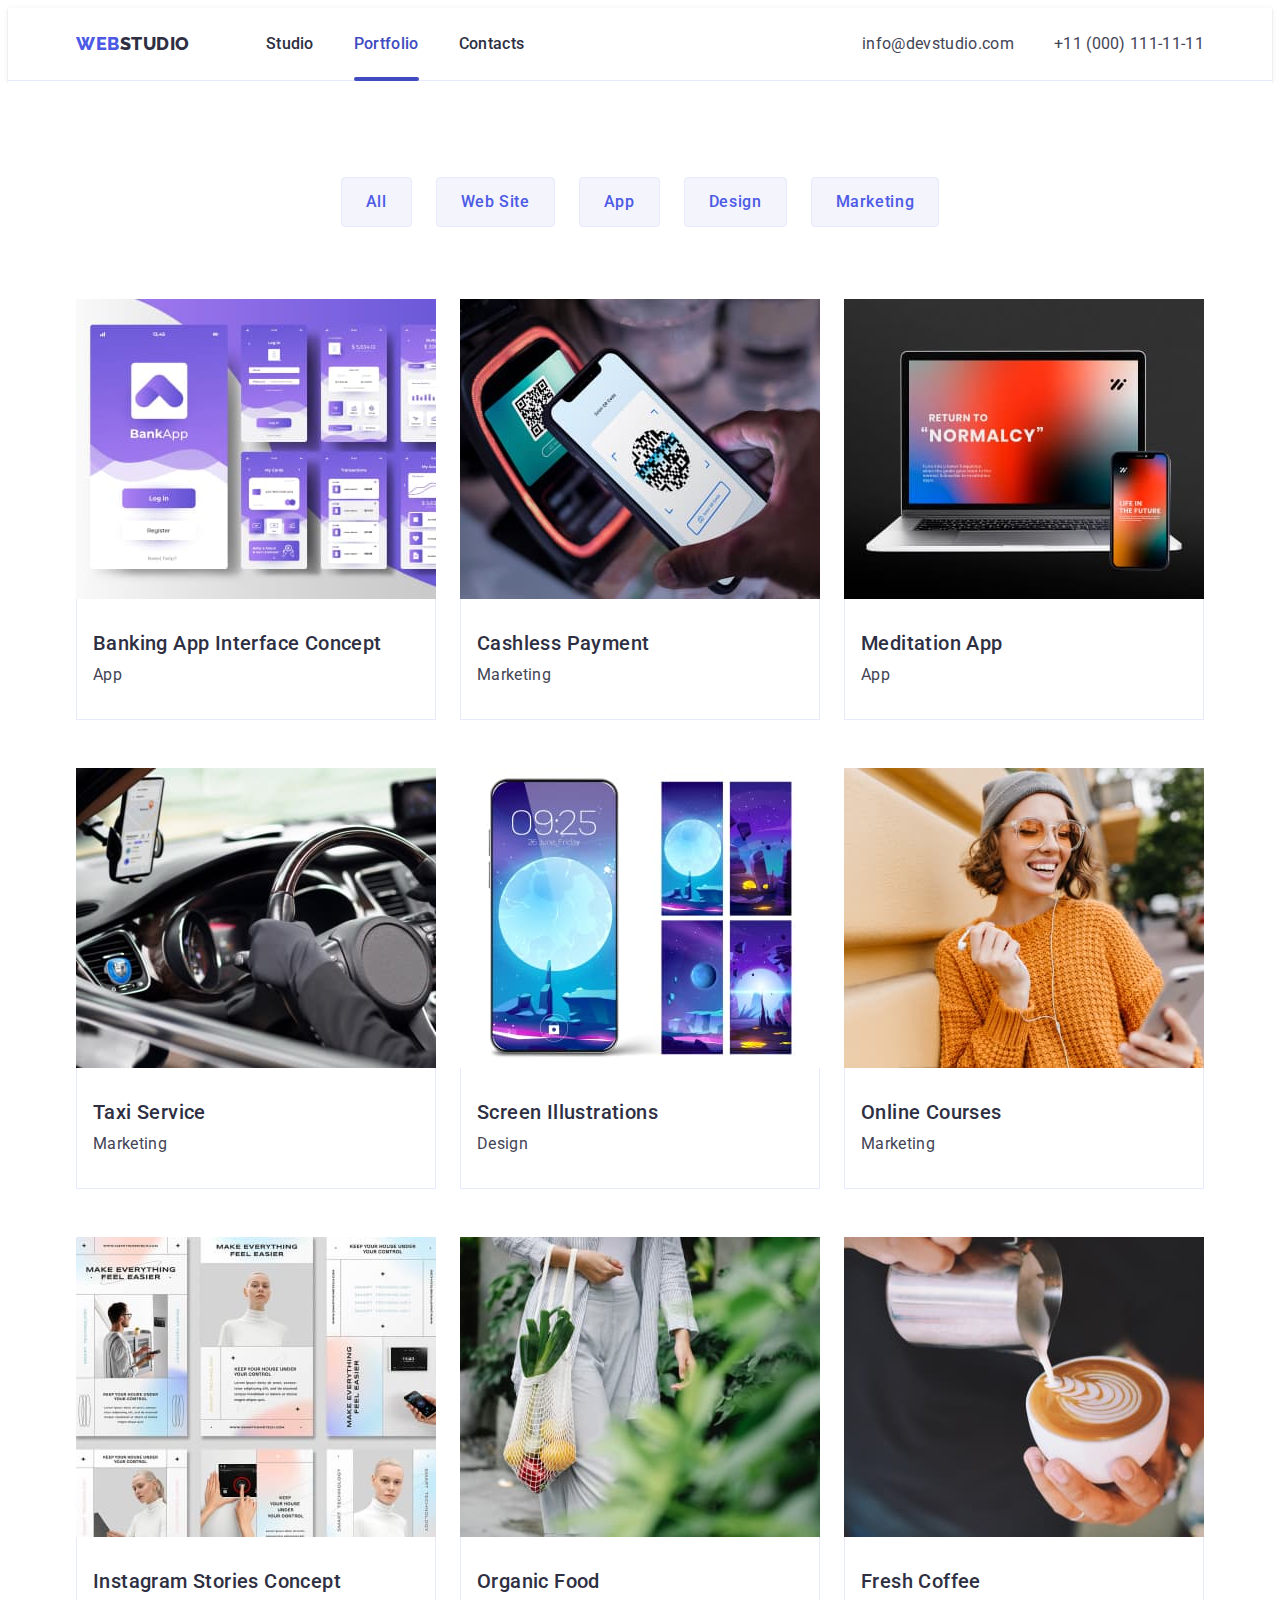
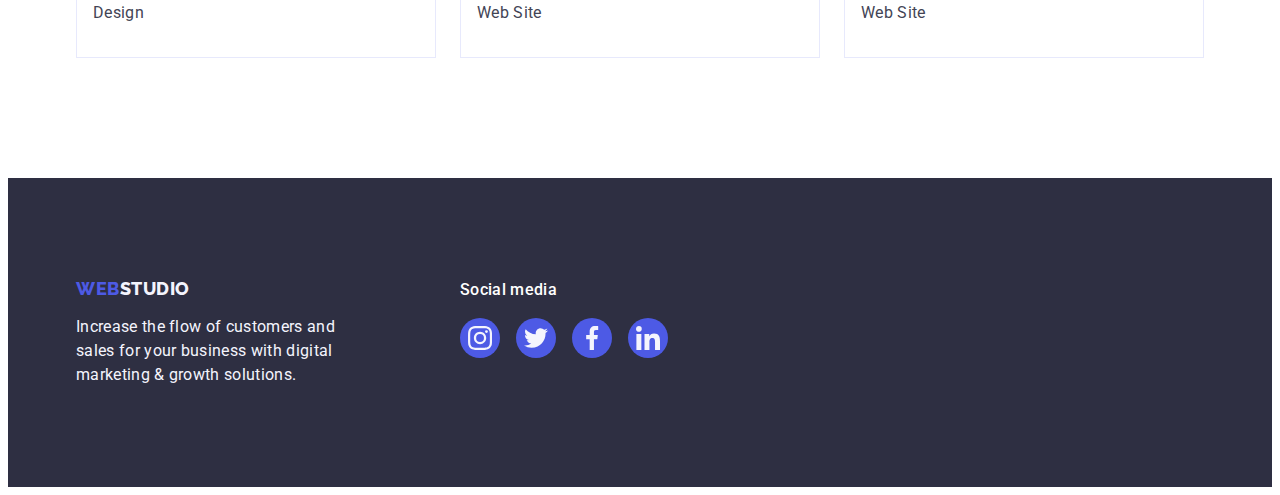
==== portfolio.html @ 95476940 "Initial commit" ====
<!DOCTYPE html>
<html lang="en">
  <head>
    <meta charset="UTF-8" />
    <meta http-equiv="X-UA-Compatible" content="IE=edge" />
    <meta name="viewport" content="width=device-width, initial-scale=1.0" />
    <title>Document</title>
    <link rel="preconnect" href="https://fonts.googleapis.com" />
    <link rel="preconnect" href="https://fonts.gstatic.com" crossorigin />
    <link rel="preconnect" href="https://fonts.googleapis.com" />
    <link rel="preconnect" href="https://fonts.gstatic.com" crossorigin />
    <link
      href="https://fonts.googleapis.com/css2?family=Raleway:wght@800&family=Roboto:wght@400;500;700;900&display=swap"
      rel="stylesheet"
    />
    <link
      rel="stylesheet"
      href="https://cdnjs.cloudflare.com/ajax/libs/modern-normalize/1.1.0/modern-normalize.min.css"
      integrity="sha512-wpPYUAdjBVSE4KJnH1VR1HeZfpl1ub8YT/NKx4PuQ5NmX2tKuGu6U/JRp5y+Y8XG2tV+wKQpNHVUX03MfMFn9Q=="
      crossorigin="anonymous"
      referrerpolicy="no-referrer"
    />
    <link rel="stylesheet" href="./css/styles.css" />
  </head>

  <body class="body">
    <!-- Header section -->
    <header class="page-header">
      <div class="header-container container">
        <!-- Навігація на інші сторінки -->
        <nav class="nav">
          <a class="logo-main-link link" href="./index.html"
            >Web<span class="header-logo-accent">Studio</span></a
          >

          <ul class="nav-list list">
            <li>
              <a class="nav-link link" href="./index.html">Studio</a>
            </li>
            <li>
              <a class="nav-link link active" href="./portfolio.html"
                >Portfolio</a
              >
            </li>
            <li><a class="nav-link link" href="">Contacts</a></li>
          </ul>
        </nav>
        <address class="contact">
          <!-- Посилання на email -->
          <ul class="contact-list list">
            <li>
              <a class="contact-link link" href="mailto:info@devstudio.com"
                >info@devstudio.com</a
              >
            </li>
            <li>
              <a class="contact-link link" href="tel:+110001111111"
                >+11 (000) 111-11-11</a
              >
            </li>
          </ul>
        </address>
      </div>
    </header>

    <main class="main">
      <!-- Portfolio section -->
      <section class="portfolio-section">
        <div class="container">
          <h1 hidden class="portfolio-title">Info</h1>
          <ul class="portfolio-list-btn list">
            <li><button class="portfolio-button" type="button">All</button></li>
            <li>
              <button class="portfolio-button" type="button">Web Site</button>
            </li>
            <li><button class="portfolio-button" type="button">App</button></li>
            <li>
              <button class="portfolio-button" type="button">Design</button>
            </li>
            <li>
              <button class="portfolio-button" type="button">Marketing</button>
            </li>
          </ul>

          <!-- Row 1 -->

          <ul class="portfolio-list list">
            <li class="portfolio-item">
              <a class="portfolio-link link" href="./portfolio.html">
                <div class="portfolio-thumb">
                  <img
                    class="portfolio-img"
                    src="./images/portfolio/row_1/img_1.jpg"
                    alt="img_1"
                    width="360"
                  />

                  <p class="overlay-text">
                    14 Stylish and User-Friendly App Design Concepts · Task
                    Manager App · Calorie Tracker App · Exotic Fruit Ecommerce
                    App · Cloud Storage App
                  </p>
                </div>
                <div class="portfolio-box">
                  <h2 class="portfolio-title">Banking App Interface Concept</h2>
                  <p class="portfolio-text">App</p>
                </div></a
              >
            </li>

            <li class="portfolio-item">
              <a class="portfolio-link link" href="./portfolio.html">
                <div class="portfolio-thumb">
                  <img
                    class="portfolio-img"
                    src="./images/portfolio/row_1/img_2.jpg"
                    alt="img_2"
                    width="360"
                  />

                  <p class="overlay-text">
                    14 Stylish and User-Friendly App Design Concepts · Task
                    Manager App · Calorie Tracker App · Exotic Fruit Ecommerce
                    App · Cloud Storage App
                  </p>
                </div>

                <div class="portfolio-box">
                  <h2 class="portfolio-title">Cashless Payment</h2>
                  <p class="portfolio-text">Marketing</p>
                </div>
              </a>
            </li>

            <li class="portfolio-item">
              <a class="portfolio-link link" href="./portfolio.html">
                <div class="portfolio-thumb">
                  <img
                    class="portfolio-img"
                    src="./images/portfolio/row_1/img_3.jpg"
                    alt="img_3"
                    width="360"
                  />

                  <p class="overlay-text">
                    14 Stylish and User-Friendly App Design Concepts · Task
                    Manager App · Calorie Tracker App · Exotic Fruit Ecommerce
                    App · Cloud Storage App
                  </p>
                </div>
                <div class="portfolio-box">
                  <h2 class="portfolio-title">Meditation App</h2>
                  <p class="portfolio-text">App</p>
                </div>
              </a>
            </li>

            <!-- Row 2 -->

            <li class="portfolio-item">
              <a class="portfolio-link link" href="./portfolio.html">
                <div class="portfolio-thumb">
                  <img
                    class="portfolio-img"
                    src="./images/portfolio/row_2/img_1.jpg"
                    alt="img_1"
                    width="360"
                  />

                  <p class="overlay-text">
                    14 Stylish and User-Friendly App Design Concepts · Task
                    Manager App · Calorie Tracker App · Exotic Fruit Ecommerce
                    App · Cloud Storage App
                  </p>
                </div>
                <div class="portfolio-box">
                  <h2 class="portfolio-title">Taxi Service</h2>
                  <p class="portfolio-text">Marketing</p>
                </div>
              </a>
            </li>

            <li class="portfolio-item">
              <a class="portfolio-link link" href="./portfolio.html">
                <div class="portfolio-thumb">
                  <img
                    class="portfolio-img"
                    src="./images/portfolio/row_2/img_2.jpg"
                    alt="img_2"
                    width="360"
                  />

                  <p class="overlay-text">
                    14 Stylish and User-Friendly App Design Concepts · Task
                    Manager App · Calorie Tracker App · Exotic Fruit Ecommerce
                    App · Cloud Storage App
                  </p>
                </div>
                <div class="portfolio-box">
                  <h2 class="portfolio-title">Screen Illustrations</h2>
                  <p class="portfolio-text">Design</p>
                </div></a
              >
            </li>

            <li class="portfolio-item">
              <a class="portfolio-link link" href="./portfolio.html">
                <div class="portfolio-thumb">
                  <img
                    class="portfolio-img"
                    src="./images/portfolio/row_2/img_3.jpg"
                    alt="img_3"
                    width="360"
                  />

                  <p class="overlay-text">
                    14 Stylish and User-Friendly App Design Concepts · Task
                    Manager App · Calorie Tracker App · Exotic Fruit Ecommerce
                    App · Cloud Storage App
                  </p>
                </div>
                <div class="portfolio-box">
                  <h2 class="portfolio-title">Online Courses</h2>
                  <p class="portfolio-text">Marketing</p>
                </div></a
              >
            </li>

            <!-- Row 3 -->

            <li class="portfolio-item">
              <a class="portfolio-link link" href="./portfolio.html">
                <div class="portfolio-thumb">
                  <img
                    class="portfolio-img"
                    src="./images/portfolio/row_3/img_1.jpg"
                    alt="img_1"
                    width="360"
                  />

                  <p class="overlay-text">
                    14 Stylish and User-Friendly App Design Concepts · Task
                    Manager App · Calorie Tracker App · Exotic Fruit Ecommerce
                    App · Cloud Storage App
                  </p>
                </div>
                <div class="portfolio-box">
                  <h2 class="portfolio-title">Instagram Stories Concept</h2>
                  <p class="portfolio-text">Design</p>
                </div></a
              >
            </li>

            <li class="portfolio-item">
              <a class="portfolio-link link" href="./portfolio.html">
                <div class="portfolio-thumb">
                  <img
                    class="portfolio-img"
                    src="./images/portfolio/row_3/img_2.jpg"
                    alt="img_2"
                    width="360"
                  />

                  <p class="overlay-text">
                    14 Stylish and User-Friendly App Design Concepts · Task
                    Manager App · Calorie Tracker App · Exotic Fruit Ecommerce
                    App · Cloud Storage App
                  </p>
                </div>

                <div class="portfolio-box">
                  <h2 class="portfolio-title">Organic Food</h2>
                  <p class="portfolio-text">Web Site</p>
                </div></a
              >
            </li>

            <li class="portfolio-item">
              <a class="portfolio-link link" href="./portfolio.html">
                <div class="portfolio-thumb">
                  <img
                    class="portfolio-img"
                    src="./images/portfolio/row_3/img_3.jpg"
                    alt="img_3"
                    width="360"
                  />

                  <p class="overlay-text">
                    14 Stylish and User-Friendly App Design Concepts · Task
                    Manager App · Calorie Tracker App · Exotic Fruit Ecommerce
                    App · Cloud Storage App
                  </p>
                </div>
                <div class="portfolio-box">
                  <h2 class="portfolio-title">Fresh Coffee</h2>
                  <p class="portfolio-text">Web Site</p>
                </div></a
              >
            </li>
          </ul>
        </div>
      </section>
    </main>

    <!-- Footer section -->
    <footer class="footer">
      <div class="footer-container container">
        <div class="footer-container-logo">
          <a class="footer-link link" href="./index.html"
            >Web<span class="logo-accent">Studio</span></a
          >
          <p class="footer-text">
            Increase the flow of customers and sales for your business with
            digital marketing & growth solutions.
          </p>
        </div>

        <div class="footer-social-container">
          <p class="footer-social-text">Social media</p>
          <ul class="footer-social-list list">
            <li class="social-item">
              <a class="footer-social-link link" href="">
                <svg class="social-img" width="24" height="24">
                  <use href="./images/icons.svg#instagram"></use>
                </svg>
              </a>
            </li>

            <li class="social-item">
              <a class="footer-social-link link" href=""
                ><svg class="social-img" width="24" height="24">
                  <use href="./images/icons.svg#twitter"></use>
                </svg>
              </a>
            </li>
            <li class="social-item">
              <a class="footer-social-link link" href=""
                ><svg class="social-img" width="24" height="24">
                  <use href="./images/icons.svg#facebook"></use>
                </svg>
              </a>
            </li>
            <li class="social-item">
              <a class="footer-social-link link" href=""
                ><svg class="social-img" width="24" height="24">
                  <use href="./images/icons.svg#linkedin"></use>
                </svg>
              </a>
            </li>
          </ul>
        </div>
      </div>
    </footer>
  </body>
</html>
---- css/styles.css ----
*,
*::before,
*::after {
  box-sizing: border-box;
}

:root {
  /* Fonts */
  --primary-font: "Roboto";
  --secondary-font: "Raleway";

  /* Color */

  --main-txt-color: #434455;
  --secondary-txt-color: #2e2f42;
  --light-color: #ffffff;

  --main-bg-color: #ffffff;
  --background-team: #ffffff;
  --color-portfolio: #4d5ae5;
  --background-portfolio-btn: #f4f4fd;
  --customers-color: #8e8f99;
  --background-icons-social: #404bbf;
  --background-icons-footer: #31d0aa;
  --background-modal-window: #fcfcfc;
  --background-btn-modal: #e7e9fc;

  /* Others */
  --modal-index: 100;
}

.body {
  background-color: #ffffff;
  font-family: "Roboto", sans-serif;
  color: #434455;
}

/**
  |============================
  | Base style
  |============================
*/
.link {
  text-decoration: none;
}
.list {
  list-style: none;
}
.contact-link:hover,
.contact-link:focus,
.nav-link:hover,
.nav-link:focus {
  color: #404bbf;
}

h1,
h2,
h3,
h4,
h5,
h6,
p,
ul {
  margin: 0;
  padding: 0;
}

.container {
  /* box-sizing: border-box; */
  width: 1158px;
  padding-left: 15px;
  padding-right: 15px;
  margin: 0 auto;
  /* text-align: center; */
}
.visually-hidden {
  position: absolute;
  width: 1px;
  height: 1px;
  margin: -1px;
  border: 0;
  padding: 0;
  white-space: nowrap;
  clip-path: inset(100%);
  clip: rect(0 0 0 0);
  overflow: hidden;
}

/**
  |============================
  | Header style
  |============================
*/
.page-header {
  border-bottom: 1px solid #e7e9fc;
  box-shadow: 0px 2px 1px rgba(46, 47, 66, 0.08),
    0px 1px 1px rgba(46, 47, 66, 0.16), 0px 1px 6px rgba(46, 47, 66, 0.08);
}
.header-container {
  display: flex;
}
.nav {
  display: flex;
  align-items: center;
}

.logo-main-link {
  display: flex;
  margin-right: 76px;
  font-weight: 800;
  font-size: 18px;
  line-height: 1.17;
  align-items: center;
  letter-spacing: 0.03em;
  text-transform: uppercase;
  font-family: "Raleway", sans-serif;
  color: #4d5ae5;
}

.header-logo-accent {
  display: flex;
  font-weight: 800;
  font-size: 18px;
  line-height: 1.17;
  align-items: center;
  letter-spacing: 0.03em;
  text-transform: uppercase;
  font-family: var(--secondary-font);
  color: var(--secondary-txt-color);
}

.nav-list {
  display: flex;
  gap: 40px;
  justify-content: center;
  font-weight: 500;
  font-size: 16px;
  line-height: 1.5;
  letter-spacing: 0.02em;
  color: var(--secondary-txt-color);
}
.nav-item {
  gap: 40px;
}
.nav-item:last-child {
  margin-right: 0px;
}
.nav-link {
  position: relative;
  display: block;
  padding: 24px 0;
  color: var(--secondary-txt-color);
  transition-property: color;
  transition-duration: 250ms;
  transition-timing-function: cubic-bezier(0.4, 0, 0.2, 1);
}

.nav-link::after {
  content: "";
  position: absolute;
  bottom: -1px;
  left: 0;
  display: block;
  width: 100%;
  height: 4px;
  border-radius: 2px;
}
.nav-link.active::after {
  background-color: var(--background-icons-social);
}

.nav-link.active {
  color: var(--background-icons-social);
}

.contact {
  margin-left: auto;
  font-style: normal;
}

.contact-list {
  display: flex;
  /* justify-content: center; */
  font-size: 16px;
  line-height: 1.5;
  letter-spacing: 0.02em;
  color: var(--main-txt-color);
}
.contact-item {
  gap: 40px;
}

.contact-link {
  display: block;
  padding: 24px 0;
  font-size: 16px;
  line-height: 1.5;
  letter-spacing: 0.02em;
  color: var(--main-txt-color);
}

.main {
}

/**
  |============================
  |Hero section style
  |============================
*/

.hero {
  padding: 188px 0;
  margin-left: auto;
  margin-right: auto;
  text-align: center;
  max-width: 1440px;
  background: #2e2f42;
  background-image: linear-gradient(
      rgba(46, 47, 66, 0.7),
      rgba(46, 47, 66, 0.7)
    ),
    url(../images/hero/people-office.jpg);
  background-repeat: no-repeat;
  background-position: center;
  background-size: cover;
}

.hero-title {
  margin: 0 auto;
  max-width: 496px;
  /* padding-top: 188px; */
  padding-bottom: 48px;
  font-weight: 700;
  font-size: 56px;
  line-height: 1.07;
  text-align: center;
  letter-spacing: 0.02em;
  color: var(--light-color);
}

.hero-button {
  display: block;
  margin: 0 auto;
  border: none;
  font-weight: 500;
  font-size: 16px;
  line-height: 1.5;
  align-items: center;
  letter-spacing: 0.04em;
  color: var(--light-color);
  min-width: 169px;
  height: 56px;
  left: 636px;
  top: 428px;
  background: #4d5ae5;
  box-shadow: 0px 4px 4px rgba(0, 0, 0, 0.15);
  border-radius: 4px;
  font-family: "Roboto", sans-serif;
  cursor: pointer;
  transition-property: background-color;
  transition-duration: 250ms;
  transition-timing-function: cubic-bezier(0.4, 0, 0.2, 1);
}
.hero-button:hover,
.hero-button:focus {
  color: var(--background-portfolio-btn);
  background-color: #404bbf;
}

/**
  |============================
  | About section style
  |============================
*/

.about-section {
  padding: 120px 0;
}

.about-title {
  margin-bottom: 8px;
  font-weight: 500;
  font-size: 20px;
  line-height: 1.2;
  letter-spacing: 0.02em;
  color: var(--secondary-txt-color);
}
.about-icon-container {
  display: flex;
  margin-bottom: 8px;
  height: 112px;
  justify-content: center;
  align-items: center;
  border-radius: 4px;
  background-color: var(--background-portfolio-btn);
}
.about-img {
  fill: var(--secondary-txt-color);
}

.about-list {
  display: flex;
  padding-left: 0px;
  gap: 24px;
}

.about-item:last-child {
  margin-right: 0px;
}

.about-item {
  gap: 24px;
  width: 264px;
  width: calc((100% - 72px) / 4);
}

.about-text {
  font-size: 16px;
  line-height: 1.5;
  letter-spacing: 0.02em;
  color: var(--main-txt-color);
}

/**
  |============================
  | work section style
  |============================
*/

.work-section {
  padding-bottom: 120px;
}

.work-title {
  margin-bottom: 72px;
  font-weight: 700;
  font-size: 36px;
  line-height: 1.11;
  text-align: center;
  letter-spacing: 0.02em;
  text-transform: capitalize;
  color: var(--secondary-txt-color);
}

.work-list {
  display: flex;
  gap: 24px;
}
.work-item {
  width: 360px;
}

.work-img {
  display: block;
  max-width: 100%;
  height: auto;
  padding-left: 0px;
  margin-right: 24px;
}
.work-img:last-child {
  margin-right: 0px;
}

/**
  |============================
  | Team section style
  |============================
*/

.team-section {
  padding: 120px 0;
  background-color: #f4f4fd;
}
.team-item {
  width: 264px;
  background-color: #ffffff;
  border-radius: 6px;
  border-radius: 0px 0px 4px 4px;
  box-shadow: 0px 1px 6px rgba(46, 47, 66, 0.08),
    0px 1px 1px rgba(46, 47, 66, 0.16), 0px 2px 1px rgba(46, 47, 66, 0.08);
}
.team-title-our {
  margin-bottom: 72px;
  font-weight: 700;
  font-size: 36px;
  line-height: 1.11;
  text-align: center;
  letter-spacing: 0.02em;
  text-transform: capitalize;
  color: var(--secondary-txt-color);
}
.team-title {
  margin-bottom: 8px;
  font-weight: 500;
  font-size: 20px;
  line-height: 1.2;
  text-align: center;
  letter-spacing: 0.02em;
  color: var(--secondary-txt-color);
}
.team-box {
  padding: 32px 0;
  text-align: center;
}

.team-list {
  display: flex;
  gap: 24px;
}

.team-img {
  display: block;
  max-width: 100%;
  height: auto;
  padding-left: 0px;
  margin-right: 24px;
}
.team-img:last-child {
  margin-right: 0px;
}

.team-text {
  font-size: 16px;
  line-height: 1.5;
  text-align: center;
  letter-spacing: 0.02em;
  color: var(--main-txt-color);
}

/**
  |============================
  | Social icons
  |============================
*/
.social-list {
  display: flex;
  justify-content: center;
  align-items: center;
  gap: 24px;
}

.social-link {
  display: flex;
  justify-content: center;
  align-items: center;
  width: 40px;
  height: 40px;
  background-color: var(--color-portfolio);
  border-radius: 50%;
  cursor: pointer;
  transition-property: background-color;
  transition-duration: 250ms;
  transition-timing-function: cubic-bezier(0.4, 0, 0.2, 1);
}

.social-link.link:hover,
.social-link.link:focus {
  background-color: var(--background-icons-social);
}

.social-img {
  fill: var(--background-portfolio-btn);
}

/**
  |============================
  | Customers
  |============================
*/
.customers-section {
  padding-top: 120px;
  padding-bottom: 120px;
}

.customers-title {
  margin-bottom: 72px;
  font-size: 36px;
  text-align: center;
  letter-spacing: 0.02em;
  color: var(--secondary-txt-color);
  line-height: 1.1;
}
.customers-list {
  display: flex;
  justify-content: center;
  align-items: center;
  gap: 24px;
}
.customers-item {
  display: flex;
  align-items: center;
  justify-content: center;
  width: 168px;
  height: 88px;
  border-radius: 4px;
}
.customers-link {
  display: flex;
  justify-content: center;
  align-items: center;
  padding: 16px 32px;
  width: 100%;
  height: 100%;
  border-radius: 4px;
  color: var(--customers-color);
  border: 1px solid var(--customers-color);
  transition: border-color 250ms cubic-bezier(0.4, 0, 0.2, 1),
    color 250ms cubic-bezier(0.4, 0, 0.2, 1);
}
.customers-link:hover,
.customers-link:focus {
  color: var(--background-icons-social);
  border-color: var(--background-icons-social);
}

.customers-img {
  width: 100%;
  height: 100%;
  fill: currentColor;
}

/**
  |============================
  | Footer section style
  |============================
*/

.footer {
  padding: 100px 0;
  background: #2e2f42;
}
.footer-container {
  display: flex;
  align-items: baseline;
}
.footer-container-logo {
  margin-right: 120px;
}

.footer-link {
  display: inline-block;
  margin-bottom: 16px;
  font-weight: 800;
  font-size: 18px;
  line-height: 1.17;
  align-items: center;
  letter-spacing: 0.03em;
  text-transform: uppercase;
  color: #4d5ae5;
  font-family: "Raleway", sans-serif;
}
.logo-accent {
  font-family: var(--secondary-font);
  color: #f4f4fd;
}

.footer-text {
  max-width: 264px;
  font-size: 16px;
  line-height: 1.5;
  letter-spacing: 0.02em;
  color: #f4f4fd;
}
.footer-social-container {
  display: inline-block;
  min-width: 208px;
}
.footer-social-text {
  display: inline-block;
  margin-bottom: 16px;
  font-weight: 500;
  font-size: 16px;
  line-height: 1.5;
  letter-spacing: 0.02em;
  color: var(--light-color);
}
.footer-social-list {
  display: flex;
  justify-content: center;
  align-items: center;
  gap: 16px;
}
.footer-social-link {
  display: flex;
  justify-content: center;
  align-items: center;
  width: 40px;
  height: 40px;
  background-color: var(--color-portfolio);
  border-radius: 50%;
  transition-property: background-color;
  transition-duration: 250ms;
  transition-timing-function: cubic-bezier(0.4, 0, 0.2, 1);
}
.footer-social-link:hover,
.footer-social-link:focus {
  background-color: var(--background-icons-footer);
}
/**
  |============================
  | Portfolio style
  |============================
*/

/**
  |============================
  | Header section style
  |============================
*/

.page-header {
  border-bottom: 1px solid #e7e9fc;
  display: flex;
  box-shadow: 0px, 1px rgba(46, 47, 66, 0.08);
}

.nav {
  display: flex;
}

.logo-main-link {
  margin-right: 76px;
  font-weight: 800;
  font-size: 18px;
  line-height: 1.17;
  display: flex;
  align-items: center;
  letter-spacing: 0.03em;
  text-transform: uppercase;
  font-family: "Raleway", sans-serif;
  color: #4d5ae5;
}

.header-logo-accent {
  font-weight: 800;
  font-size: 18px;
  line-height: 1.17;
  display: flex;
  align-items: center;
  letter-spacing: 0.03em;
  text-transform: uppercase;
  font-family: var(--secondary-font);
  color: var(--secondary-txt-color);
}

.nav-list {
  display: flex;
  gap: 40px;
  font-weight: 500;
  font-size: 16px;
  line-height: 1.5;
  letter-spacing: 0.02em;
  color: var(--secondary-txt-color);
}

.contact {
  font-style: normal;
}

.contact-list {
  gap: 40px;
  font-size: 16px;
  line-height: 1.5;
  letter-spacing: 0.02em;
  color: var(--main-txt-color);
}

.contact-link {
  font-size: 16px;
  line-height: 1.5;
  letter-spacing: 0.02em;
  color: var(--main-txt-color);
  transition-property: color;
  transition-duration: 250ms;
  transition-timing-function: cubic-bezier(0.4, 0, 0.2, 1);
}
.contact-link:hover,
.contact-link:focus {
  color: #404bbf;
}

/**
  |============================
  | Modal window
  |============================
*/
.backdrop {
  position: fixed;
  top: 0;
  left: 0;
  width: 100%;
  height: 100%;
  background: rgba(46, 47, 66, 0.4);
  z-index: var(--modal-index);
  transition-property: opacity, visibility;
  transition-duration: 250ms;
  transition-timing-function: cubic-bezier(0.4, 0, 0.2, 1);
}
.is-hidden {
  opacity: 0;
  visibility: hidden;
  pointer-events: none;
}
.modal {
  position: absolute;
  top: 50%;
  left: 50%;
  transform: translate(-50%, -50%);

  width: 408px;
  min-height: 576px;
  background-color: var(--background-modal-window);
  box-shadow: 0px 1px 1px rgba(0, 0, 0, 0.14), 0px 1px 3px rgba(0, 0, 0, 0.12),
    0px 2px 1px rgba(0, 0, 0, 0.2);
  border-radius: 4px;
  transition: transform 250ms cubic-bezier(0.4, 0, 0.2, 1);
}
.modal-close-btn {
  position: absolute;
  top: 24px;
  right: 24px;
  display: flex;
  align-items: center;
  justify-content: center;
  background-color: var(--background-btn-modal);

  width: 24px;
  height: 24px;
  padding: 0;
  border-radius: 50%;
  border: none;
  border: 1px solid rgba(0, 0, 0, 0.1);
  cursor: pointer;
  transition: background-color 250ms cubic-bezier(0.4, 0, 0.2, 1),
    border 250ms cubic-bezier(0.4, 0, 0.2, 1);
}

.modal-close-btn:hover,
.modal-close-btn:focus {
  border: none;
  background-color: var(--background-icons-social);
}

.modal-close-btn:hover .modal-close-icon,
.modal-close-btn:focus .modal-close-icon {
  fill: var(--light-color);
}
.modal-close-icon {
  fill: var(--secondary-txt-color);
  transition: fill 250ms cubic-bezier(0.4, 0, 0.2, 1);
}

/**
  |============================
  | Portfolio section style
  |============================
*/

.portfolio-section {
  padding: 96px 0 120px;
  background: var(--main-bg-color);
}

.portfolio-title {
  margin-bottom: 8px;
  font-weight: 500;
  font-size: 20px;
  line-height: 1.2;
  letter-spacing: 0.02em;
  color: var(--secondary-txt-color);
}
.portfolio-list {
  display: flex;
  flex-wrap: wrap;
  justify-content: center;
  column-gap: 24px;
  row-gap: 48px;
}
.portfolio-item {
  gap: 24px;
  width: calc((100% - 48px) / 3);
}

.portfolio-list-btn {
  display: flex;
  margin-bottom: 72px;
  justify-content: center;
  gap: 24px;
}

.portfolio-button {
  padding: 12px 24px;
  border: 1px solid #e7e9fc;
  border-radius: 4px;
  font-weight: 500;
  font-size: 16px;
  line-height: 1.5;
  display: flex;
  align-items: center;
  text-align: center;
  letter-spacing: 0.04em;
  color: var(--color-portfolio);
  background: var(--background-portfolio-btn);
  font-family: "Roboto", sans-serif;
  box-shadow: 0px, 2px rgba(0, 0, 0, 0.12);
  cursor: pointer;
  transition: color 250ms cubic-bezier(0.4, 0, 0.2, 1),
    background-color 250ms cubic-bezier(0.4, 0, 0.2, 1),
    border-color 250ms cubic-bezier(0.4, 0, 0.2, 1),
    box-shadow 250ms cubic-bezier(0.4, 0, 0.2, 1);
}
.portfolio-button:hover,
.portfolio-button:focus {
  border: 1px solid transparent;
  box-shadow: 0px 3px 1px rgba(0, 0, 0, 0.1), 0px 2px 1px rgba(0, 0, 0, 0.08),
    0px 2px 2px rgba(0, 0, 0, 0.12);
  color: #ffffff;
  background-color: #404bbf;
}
.portfolio-link {
  display: block;
  transition-property: box-shadow;
  transition-duration: 250ms;
  transition-timing-function: cubic-bezier(0.4, 0, 0.2, 1);
}
.portfolio-link:hover,
.portfolio-link:focus {
  box-shadow: 0px 1px 6px rgba(46, 47, 66, 0.08),
    0px 1px 1px rgba(46, 47, 66, 0.16), 0px 2px 1px rgba(46, 47, 66, 0.08);
}

.portfolio-thumb {
  position: relative;
  overflow: hidden;
}

.portfolio-img {
  display: block;
  border-top: none;
  padding-left: 0px;
  margin-right: 24px;
  max-width: 100%;
  height: auto;
}

/**
  |============================
  | Overlay
  |============================
*/

.overlay-text {
  position: absolute;
  padding: 40px 32px;
  width: 100%;
  height: 100%;
  top: 0;
  font-size: 16px;
  line-height: 1.5;
  letter-spacing: 0.02em;
  transform: translateY(100%);
  color: var(--background-portfolio-btn);
  background-color: var(--color-portfolio);
  transition: transform 250ms cubic-bezier(0.4, 0, 0.2, 1);
}
.portfolio-link:hover .overlay-text,
.portfolio-link:focus .overlay-text {
  transform: translateY(0%);
}

.portfolio-text {
  font-weight: 400;
  font-size: 16px;
  line-height: 1.5;
  letter-spacing: 0.02em;
  color: var(--main-txt-color);
}
.portfolio-box {
  padding: 32px 16px;
  border: 1px solid #e7e9fc;
  border-top: none;
}

/**
  |============================
  | Footer section style
  |============================
*/
.footer {
  background: #2e2f42;
}
.footer-link {
  display: inline-block;
  font-family: "Raleway", sans-serif;
  font-weight: 800;
  font-size: 18px;
  line-height: 1.17;
  align-items: center;
  letter-spacing: 0.03em;
  text-transform: uppercase;
  color: #4d5ae5;
}

.footer-logo-accent {
  font-weight: 800;
  font-size: 18px;
  line-height: 1.17;
  align-items: center;
  letter-spacing: 0.03em;
  text-transform: uppercase;
  font-family: var(--secondary-font);
  color: #f4f4fd;
}

.footer-text {
  font-size: 16px;
  line-height: 1.5;
  letter-spacing: 0.02em;
  color: #f4f4fd;
}
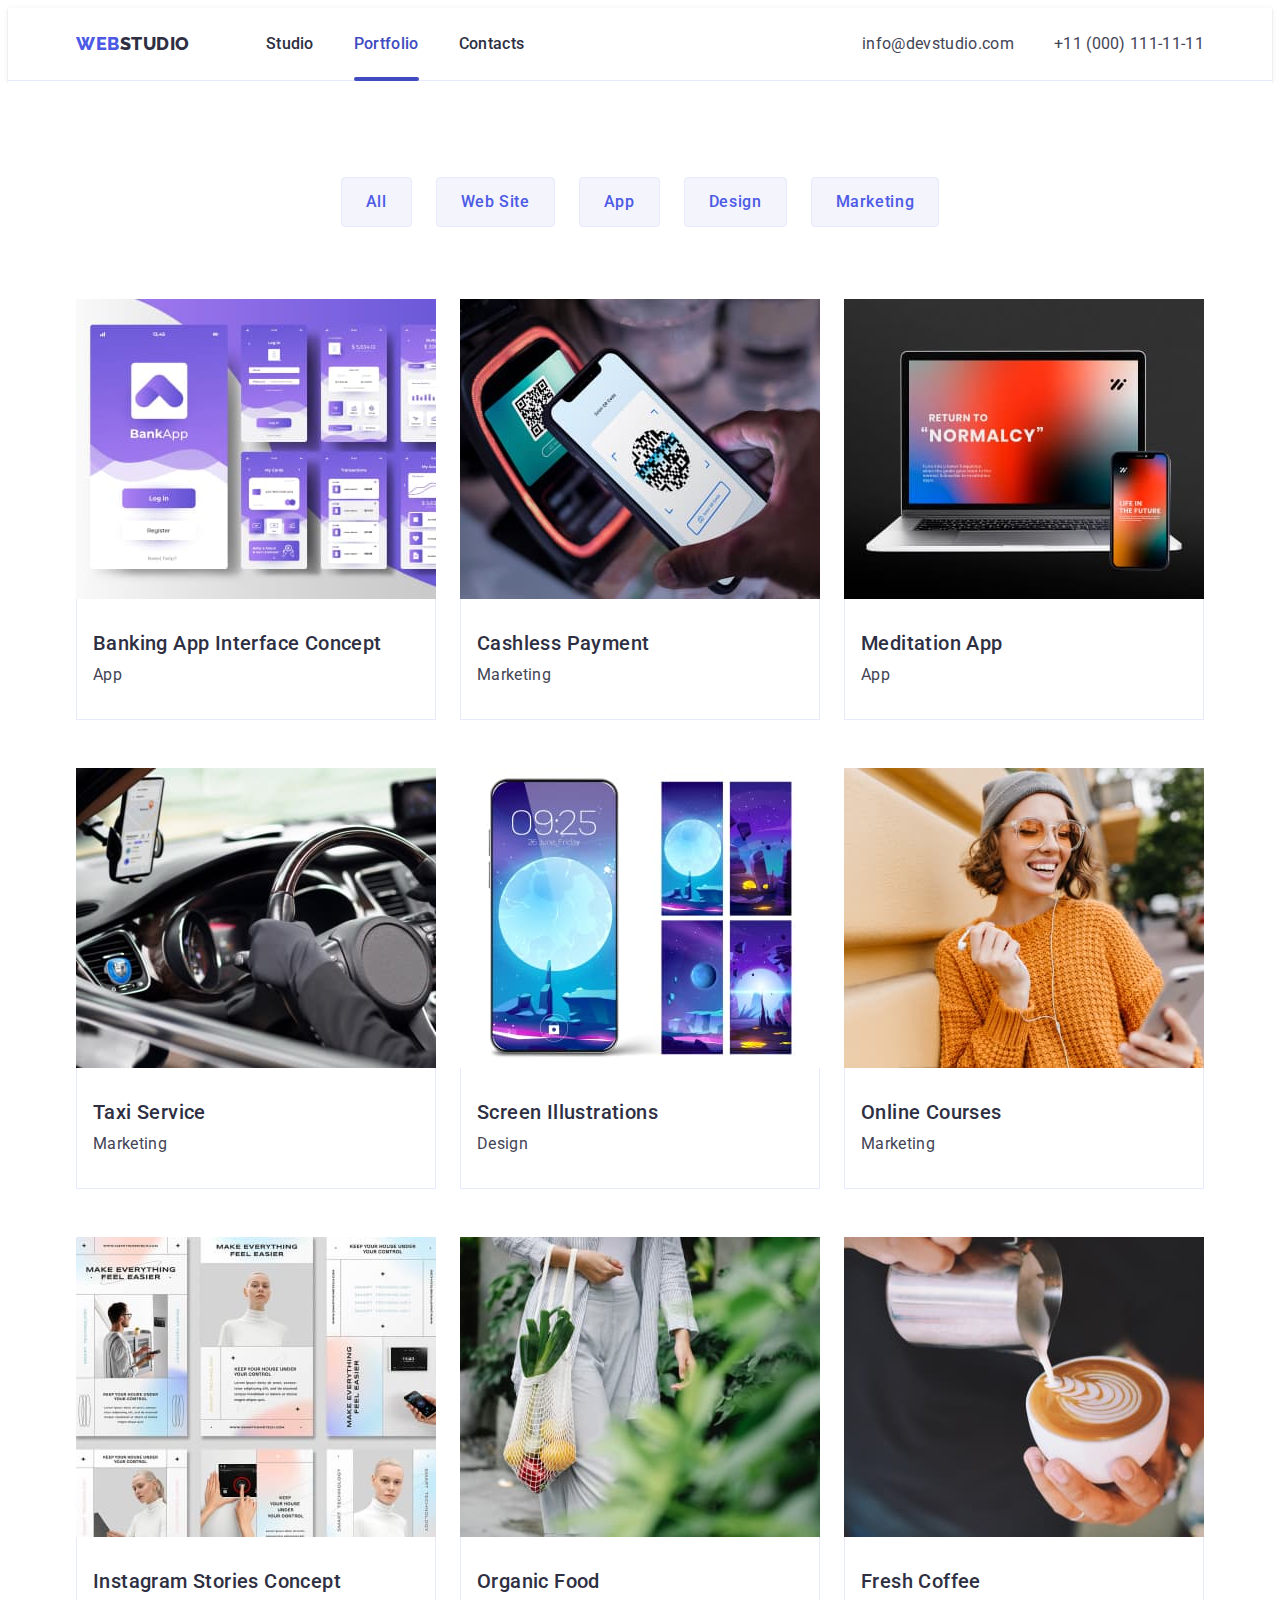
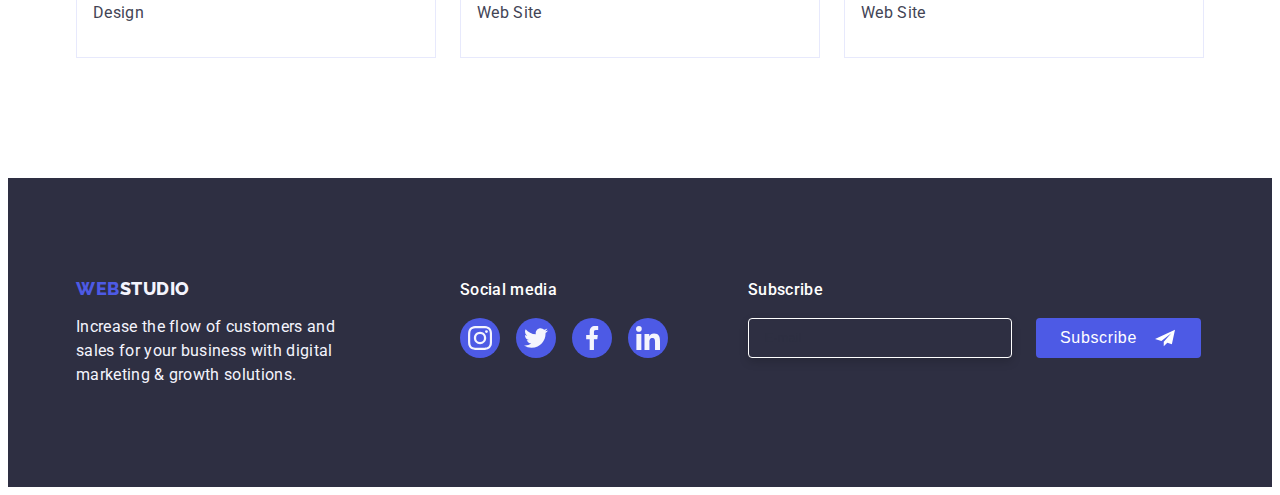
==== commit 892da5a7: "hw-06-vers-01" ====
--- a/portfolio.html
+++ b/portfolio.html
@@ -349,6 +349,26 @@
             </li>
           </ul>
         </div>
+        <div class="footer-form-container">
+          <p class="footer-social-text">Subscribe</p>
+          <form class="footer-form" name="footer_form">
+            <label class="footer-label" for="e-mail">
+              <input
+                class="footer-field"
+                type="e-mail"
+                name="e-mail"
+                id="e-mail"
+                placeholder="E-mail"
+              />
+            </label>
+            <button class="footer-form-btn" type="submit">
+              <p class="footer-form-text">Subscribe</p>
+              <svg class="footer-form-icon" width="24" height="24">
+                <use href="./images/icons.svg#send"></use>
+              </svg>
+            </button>
+          </form>
+        </div>
       </div>
     </footer>
   </body>
--- a/css/styles.css
+++ b/css/styles.css
@@ -24,6 +24,7 @@
   --background-icons-footer: #31d0aa;
   --background-modal-window: #fcfcfc;
   --background-btn-modal: #e7e9fc;
+  --color-modal-label: #8e8f99;
 
   /* Others */
   --modal-index: 100;
@@ -264,7 +265,7 @@
 .hero-button:hover,
 .hero-button:focus {
   color: var(--background-portfolio-btn);
-  background-color: #404bbf;
+  background-color: var(--background-icons-social);
 }
 
 /**
@@ -596,6 +597,78 @@
 .footer-social-link:focus {
   background-color: var(--background-icons-footer);
 }
+
+.footer-form-container {
+  margin-left: 80px;
+  min-width: 453px;
+}
+
+.footer-form {
+  display: flex;
+  gap: 24px;
+}
+
+.footer-field {
+  padding-left: 16px;
+  width: 264px;
+  height: 40px;
+  border: 1px solid #ffffff;
+  filter: drop-shadow(0px 4px 4px rgba(0, 0, 0, 0.15));
+  border-radius: 4px;
+  color: var(--light-color);
+  background-color: var(--secondary-txt-color);
+  transition: background-color 250ms cubic-bezier(0.4, 0, 0.2, 1),
+    outline-color 250ms cubic-bezier(0.4, 0, 0.2, 1);
+}
+.footer-field:focus {
+  outline-color: var(--light-color);
+  background-color: var(--secondary-txt-color);
+}
+::placeholder {
+  font-weight: 400;
+  font-size: 12px;
+  line-height: 2;
+  align-items: center;
+  letter-spacing: 0.04em;
+  color: var(--light-color);
+}
+
+.footer-form-btn {
+  display: flex;
+  margin: 0 auto;
+  justify-content: center;
+  align-items: center;
+  gap: 16px;
+  width: 165px;
+  height: 40px;
+  border: none;
+  background-color: var(--color-portfolio);
+  border-radius: 4px;
+  cursor: pointer;
+  transition: background-color 250ms cubic-bezier(0.4, 0, 0.2, 1),
+    color 250ms cubic-bezier(0.4, 0, 0.2, 1),
+    outline-color 250ms cubic-bezier(0.4, 0, 0.2, 1);
+}
+.footer-form-btn:hover,
+.footer-form-btn:focus {
+  color: var(--light-color);
+  background-color: var(--background-icons-social);
+  outline-color: var(--color-portfolio);
+}
+.footer-form-text {
+  font-weight: 500;
+  font-size: 16px;
+  text-align: center;
+  letter-spacing: 0.04em;
+  line-height: 1.5;
+  color: var(--light-color);
+}
+.footer-form-icon {
+  width: 24px;
+  height: 20px;
+  fill: var(--light-color);
+}
+
 /**
   |============================
   | Portfolio style
@@ -703,6 +776,7 @@
 }
 .modal {
   position: absolute;
+  padding: 24px;
   top: 50%;
   left: 50%;
   transform: translate(-50%, -50%);
@@ -748,6 +822,159 @@
 .modal-close-icon {
   fill: var(--secondary-txt-color);
   transition: fill 250ms cubic-bezier(0.4, 0, 0.2, 1);
+}
+
+.modal-title {
+  display: block;
+  margin-top: 32px;
+  margin-bottom: 16px;
+  font-weight: 500;
+  font-size: 16px;
+  text-align: center;
+  color: var(--secondary-txt-color);
+}
+
+.form-label {
+  display: block;
+  margin-bottom: 4px;
+  font-weight: 400;
+  font-size: 12px;
+  line-height: 14px;
+  letter-spacing: 0.01em;
+  color: var(--color-modal-label);
+}
+.form-wrapper {
+  position: relative;
+  margin-bottom: 8px;
+}
+
+.form-field {
+  padding: 0;
+  padding-left: 38px;
+  width: 100%;
+  height: 40px;
+  border: 1px solid rgba(46, 47, 66, 0.4);
+  border-radius: 4px;
+  font-size: 12px;
+  line-height: 1.17;
+  letter-spacing: 0.04em;
+  color: var(--secondary-txt-color);
+  background-color: var(--background-modal-window);
+  transition: background-color 250ms cubic-bezier(0.4, 0, 0.2, 1),
+    outline-color 250ms cubic-bezier(0.4, 0, 0.2, 1);
+}
+
+.form-field:focus {
+  outline-color: var(--color-portfolio);
+  background-color: var(--background-modal-window);
+}
+.form-icon {
+  position: absolute;
+  top: 50%;
+  left: 16px;
+  transform: translateY(-50%);
+  transition: 200ms;
+  pointer-events: none;
+  transition: fill 250ms cubic-bezier(0.4, 0, 0.2, 1);
+}
+.form-field:focus + .form-icon {
+  fill: var(--color-portfolio);
+}
+.form-comment {
+  display: block;
+  padding-top: 8px;
+  padding-left: 16px;
+  margin-bottom: 16px;
+  width: 100%;
+  height: 120px;
+  resize: none;
+  border: 1px solid rgba(46, 47, 66, 0.4);
+  border-radius: 4px;
+  font-size: 12px;
+  line-height: 1.17;
+  letter-spacing: 0.04em;
+  color: var(--secondary-txt-color);
+  background-color: var(--background-modal-window);
+  transition: background-color 250ms cubic-bezier(0.4, 0, 0.2, 1),
+    outline-color 250ms cubic-bezier(0.4, 0, 0.2, 1);
+}
+.form-comment:focus {
+  outline-color: var(--color-portfolio);
+  background-color: var(--background-modal-window);
+}
+::placeholder {
+  font-weight: 400;
+  font-size: 12px;
+  line-height: 1.17;
+  letter-spacing: 0.04em;
+  color: rgba(46, 47, 66, 0.4);
+}
+
+.form-agreement {
+  display: flex;
+  margin-bottom: 24px;
+  gap: 8px;
+}
+.form-check-input {
+  appearance: none;
+  display: block;
+  margin-bottom: 24px;
+  width: 16px;
+  height: 16px;
+  border: 1px solid rgba(46, 47, 66, 0.4);
+  border-radius: 2px;
+  outline: transparent;
+  background-position: center;
+  background-repeat: no-repeat;
+  background-image: url("data:image/svg+xml,%3Csvg width='10' height='8' viewBox='0 0 10 8' fill='none' xmlns='http://www.w3.org/2000/svg'%3E%3Cpath d='M8.44558 0.255056C8.61838 0.089653 8.84834 -0.00178848 9.08693 2.65108e-05C9.32551 0.0018415 9.55407 0.0967713 9.72436 0.264784C9.89466 0.432797 9.99337 0.660752 9.99968 0.900549C10.006 1.14034 9.91939 1.37323 9.75816 1.55005L4.86357 7.70436C4.7794 7.79551 4.67782 7.86865 4.5649 7.91942C4.45198 7.97018 4.33003 7.99754 4.20636 7.99984C4.08268 8.00214 3.95981 7.97935 3.8451 7.93282C3.73038 7.88629 3.62618 7.81698 3.53872 7.72903L0.292827 4.46564C0.202435 4.38096 0.129933 4.27884 0.0796475 4.16537C0.0293621 4.05191 0.00232279 3.92942 0.000143182 3.80522C-0.00203643 3.68102 0.0206883 3.55765 0.0669613 3.44248C0.113234 3.3273 0.182108 3.22267 0.269473 3.13483C0.356838 3.047 0.460905 2.97775 0.575465 2.93123C0.690026 2.88471 0.812734 2.86186 0.936267 2.86405C1.0598 2.86624 1.18163 2.89343 1.29449 2.94398C1.40734 2.99454 1.50892 3.06743 1.59315 3.15831L4.16189 5.73967L8.42227 0.28219C8.42994 0.272694 8.43813 0.263635 8.4468 0.255056H8.44558Z' fill='%23FCFCFC'/%3E%3C/svg%3E");
+  background-color: var(--color-portfolio);
+  transition: background-color 250ms cubic-bezier(0.4, 0, 0.2, 1),
+    outline-color 250ms cubic-bezier(0.4, 0, 0.2, 1),
+    border-color 250ms cubic-bezier(0.4, 0, 0.2, 1);
+}
+.form-check-input:checked {
+  background-color: var(--background-modal-window);
+  outline-color: var(--color-portfolio);
+}
+.form-check-input:focus-visible {
+  border-color: var(--color-portfolio);
+}
+.form-agreement-text {
+  margin-bottom: 24px;
+  user-select: none;
+  font-size: 12px;
+  line-height: 14px;
+  letter-spacing: 0.04em;
+  color: var(--color-modal-label);
+}
+.form-agreement-link {
+  color: var(--color-portfolio);
+  outline-color: var(--color-portfolio);
+}
+.form-btn {
+  display: block;
+  margin: 0 auto;
+  width: 169px;
+  height: 56px;
+  font-weight: 500;
+  font-size: 16px;
+  line-height: 24px;
+  letter-spacing: 0.04em;
+  border: none;
+  color: var(--light-color);
+  background: var(--color-portfolio);
+  box-shadow: 0px 4px 4px rgba(0, 0, 0, 0.15);
+  border-radius: 4px;
+  cursor: pointer;
+  transition: background-color 250ms cubic-bezier(0.4, 0, 0.2, 1),
+    color 250ms cubic-bezier(0.4, 0, 0.2, 1),
+    outline-color 250ms cubic-bezier(0.4, 0, 0.2, 1);
+}
+.form-btn:hover,
+.form-btn:focus {
+  color: var(--light-color);
+  background-color: var(--background-icons-social);
+  outline-color: var(--color-portfolio);
 }
 
 /**
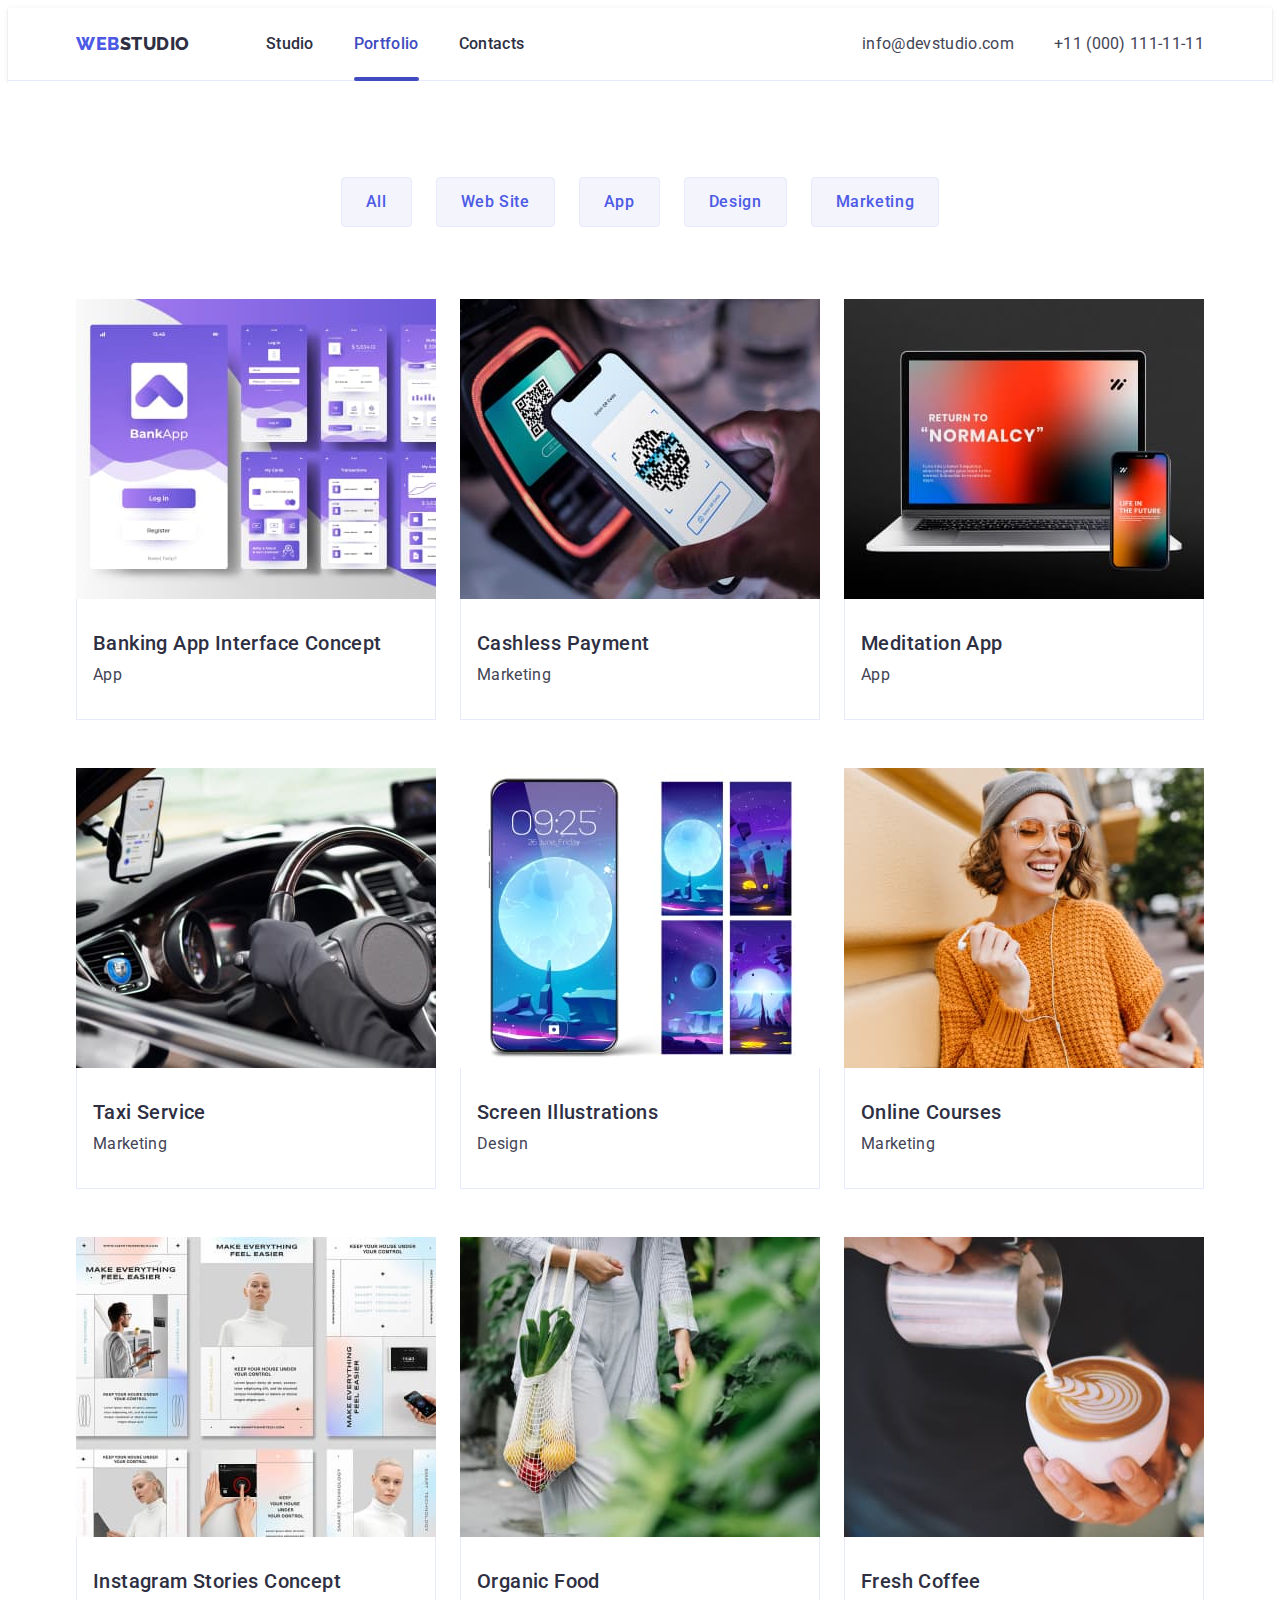
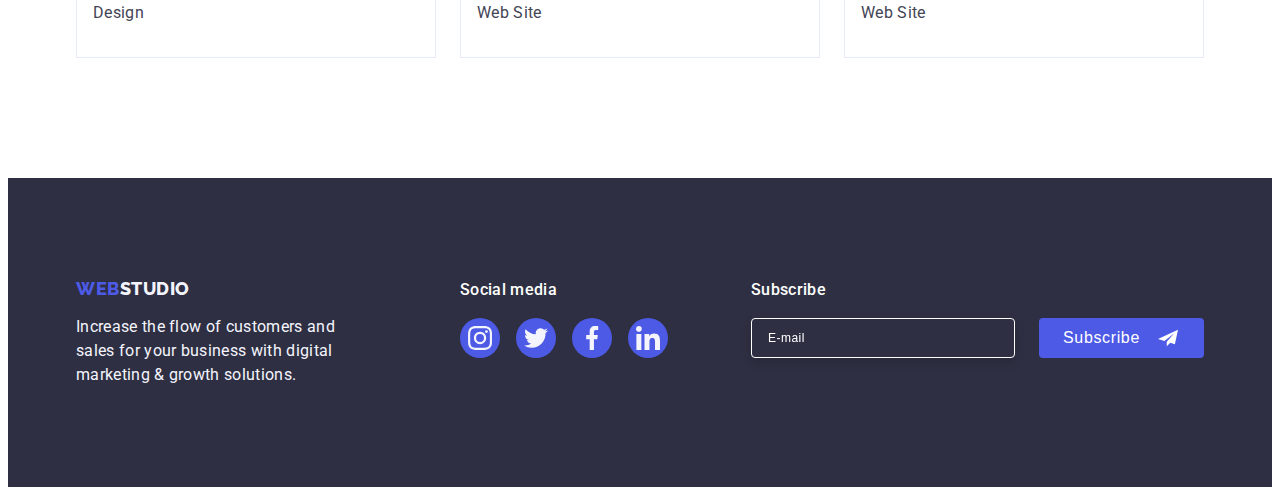
==== commit ce313979: "hw-06-finish" ====
--- a/portfolio.html
+++ b/portfolio.html
@@ -352,17 +352,17 @@
         <div class="footer-form-container">
           <p class="footer-social-text">Subscribe</p>
           <form class="footer-form" name="footer_form">
-            <label class="footer-label" for="e-mail">
+            <label class="footer-label" for="email">
               <input
                 class="footer-field"
-                type="e-mail"
-                name="e-mail"
-                id="e-mail"
+                type="email"
+                name="email"
+                id="email"
                 placeholder="E-mail"
               />
             </label>
             <button class="footer-form-btn" type="submit">
-              <p class="footer-form-text">Subscribe</p>
+              <span class="footer-form-text">Subscribe</span>
               <svg class="footer-form-icon" width="24" height="24">
                 <use href="./images/icons.svg#send"></use>
               </svg>
--- a/css/styles.css
+++ b/css/styles.css
@@ -599,7 +599,7 @@
 }
 
 .footer-form-container {
-  margin-left: 80px;
+  margin-left: auto;
   min-width: 453px;
 }
 
@@ -624,7 +624,7 @@
   outline-color: var(--light-color);
   background-color: var(--secondary-txt-color);
 }
-::placeholder {
+.footer-field::placeholder {
   font-weight: 400;
   font-size: 12px;
   line-height: 2;
@@ -776,13 +776,12 @@
 }
 .modal {
   position: absolute;
-  padding: 24px;
+  padding: 72px 24px 24px;
   top: 50%;
   left: 50%;
   transform: translate(-50%, -50%);
 
   width: 408px;
-  min-height: 576px;
   background-color: var(--background-modal-window);
   box-shadow: 0px 1px 1px rgba(0, 0, 0, 0.14), 0px 1px 3px rgba(0, 0, 0, 0.12),
     0px 2px 1px rgba(0, 0, 0, 0.2);
@@ -826,7 +825,6 @@
 
 .modal-title {
   display: block;
-  margin-top: 32px;
   margin-bottom: 16px;
   font-weight: 500;
   font-size: 16px;
@@ -839,7 +837,7 @@
   margin-bottom: 4px;
   font-weight: 400;
   font-size: 12px;
-  line-height: 14px;
+  line-height: 1.17;
   letter-spacing: 0.01em;
   color: var(--color-modal-label);
 }
@@ -873,7 +871,7 @@
   top: 50%;
   left: 16px;
   transform: translateY(-50%);
-  transition: 200ms;
+  fill: var(--secondary-txt-color);
   pointer-events: none;
   transition: fill 250ms cubic-bezier(0.4, 0, 0.2, 1);
 }
@@ -902,7 +900,7 @@
   outline-color: var(--color-portfolio);
   background-color: var(--background-modal-window);
 }
-::placeholder {
+.form-comment::placeholder {
   font-weight: 400;
   font-size: 12px;
   line-height: 1.17;
@@ -918,7 +916,6 @@
 .form-check-input {
   appearance: none;
   display: block;
-  margin-bottom: 24px;
   width: 16px;
   height: 16px;
   border: 1px solid rgba(46, 47, 66, 0.4);
@@ -940,7 +937,6 @@
   border-color: var(--color-portfolio);
 }
 .form-agreement-text {
-  margin-bottom: 24px;
   user-select: none;
   font-size: 12px;
   line-height: 14px;
